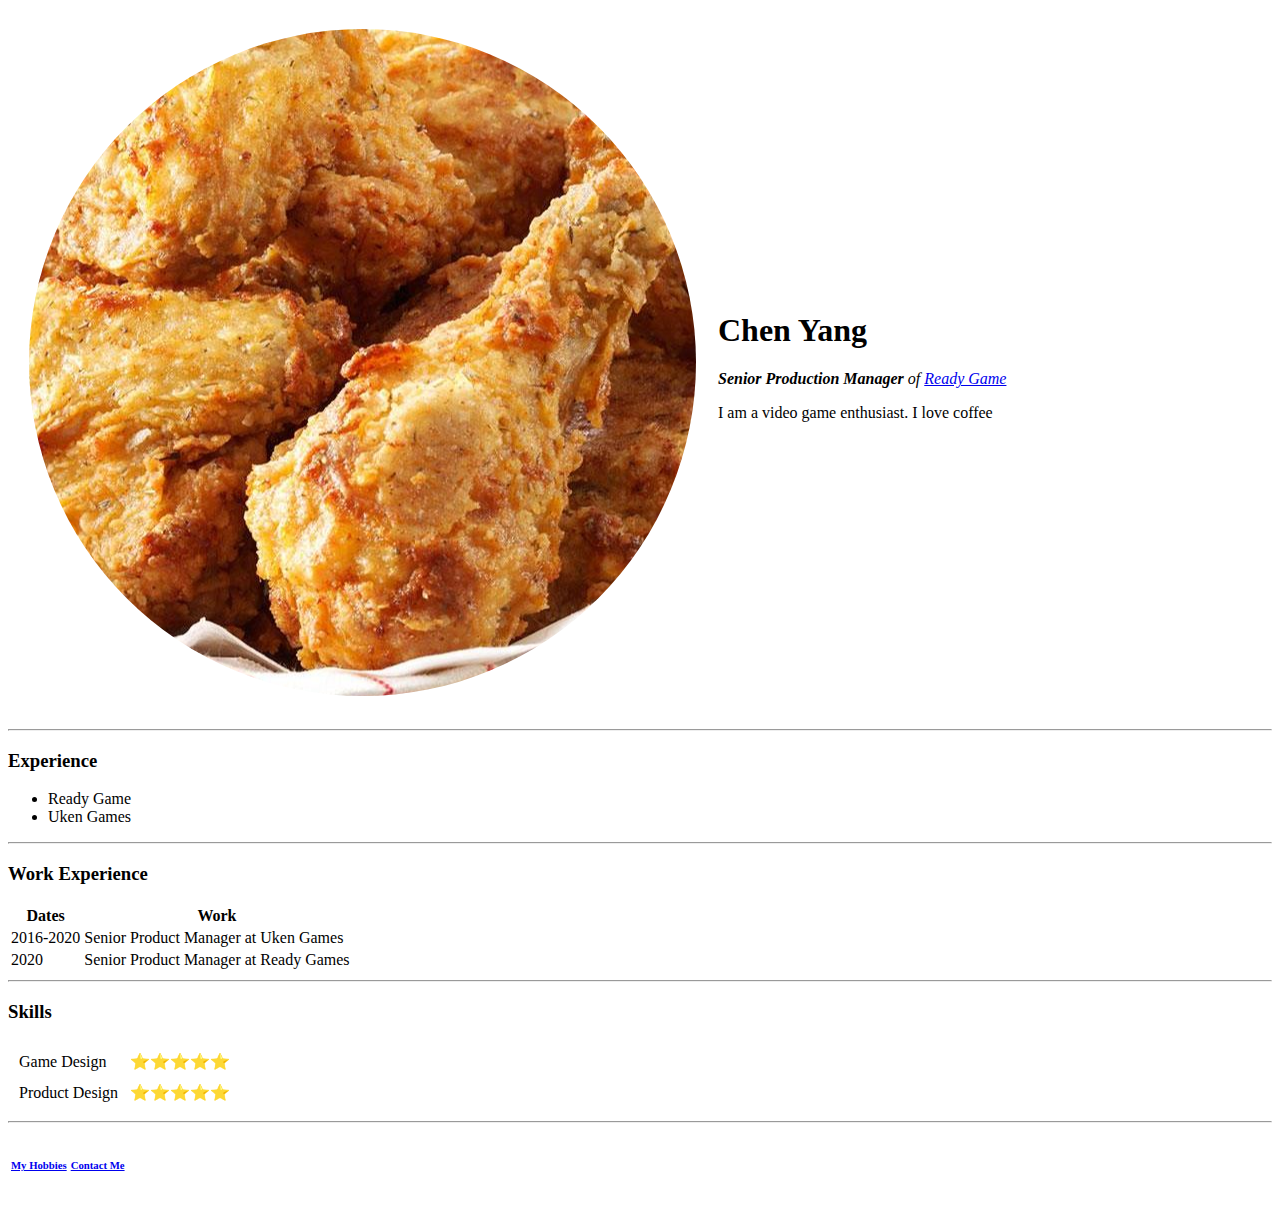
==== index.html @ c431eb1c "Add initial cv website files" ====
<!DOCTYPE html>
<html lang="en" dir="ltr">

<head>
  <meta charset="utf-8">
  <title>Chen's Personal Site</title>
</head>

<body>
  <table cellspacing = 20>
    <tr>
      <td><img src="index.png" alt="fried chicken"></td>
      <td>
        <h1>Chen Yang</h1>
        <p><em><strong>Senior Production Manager</strong> of <a href="https://www.thereadygames.com/">Ready Game </a></em></p>
        <p>I am a video game enthusiast. I love coffee</p>
      </td>
    </tr>
  </table>
  <hr>
  <h3>Experience</h3>
  <ul>
    <li>Ready Game</li>
    <li>Uken Games</li>
  </ul>
  <hr>
  <h3>Work Experience</h3>
  <table>
    <thead>
      <tr>
        <th>Dates</th>
        <th>Work</th>
      </tr>
    </thead>
    <tbody>
      <tr>
        <td>2016-2020</td>
        <td>Senior Product Manager at Uken Games</td>
      </tr>
      <tr>
        <td>2020</td>
        <td>Senior Product Manager at Ready Games</td>
      </tr>
    </tbody>
  </table>
  <hr>
  <h3>Skills</h3>
  <table cellspacing = "10">
    <tr>
      <td>Game Design</td>
      <td>⭐️⭐️⭐️⭐️⭐️</td>
    </tr>
    <tr>
      <td>Product Design</td>
      <td>⭐️⭐️⭐️⭐️⭐️</td>
    </tr>
  </table>
  <hr>
  <table>
    <tr>
      <td><h6><a href="Hobby.html">My Hobbies</a></h6></td>
      <td><h6><a href="contact-me.html">Contact Me</a> </h6></td>
    </tr>
  </table>
</body>

</html>
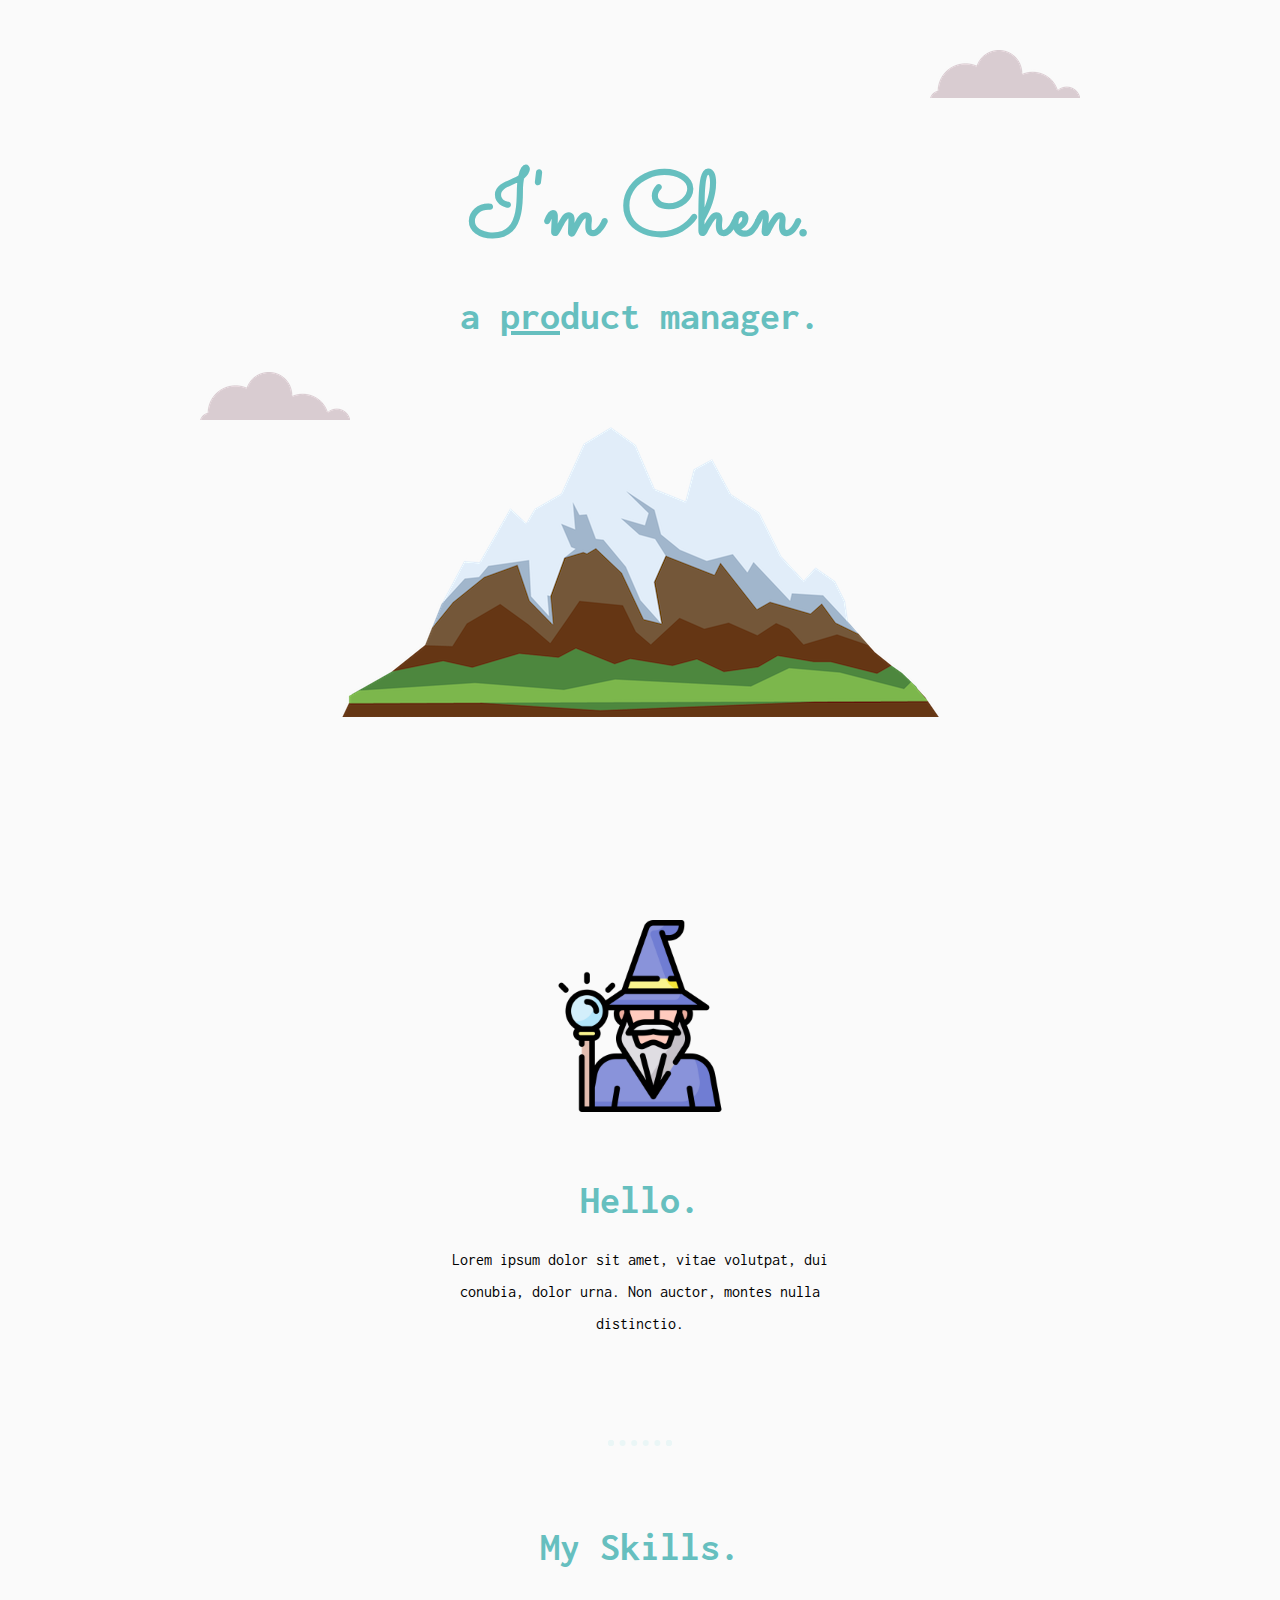
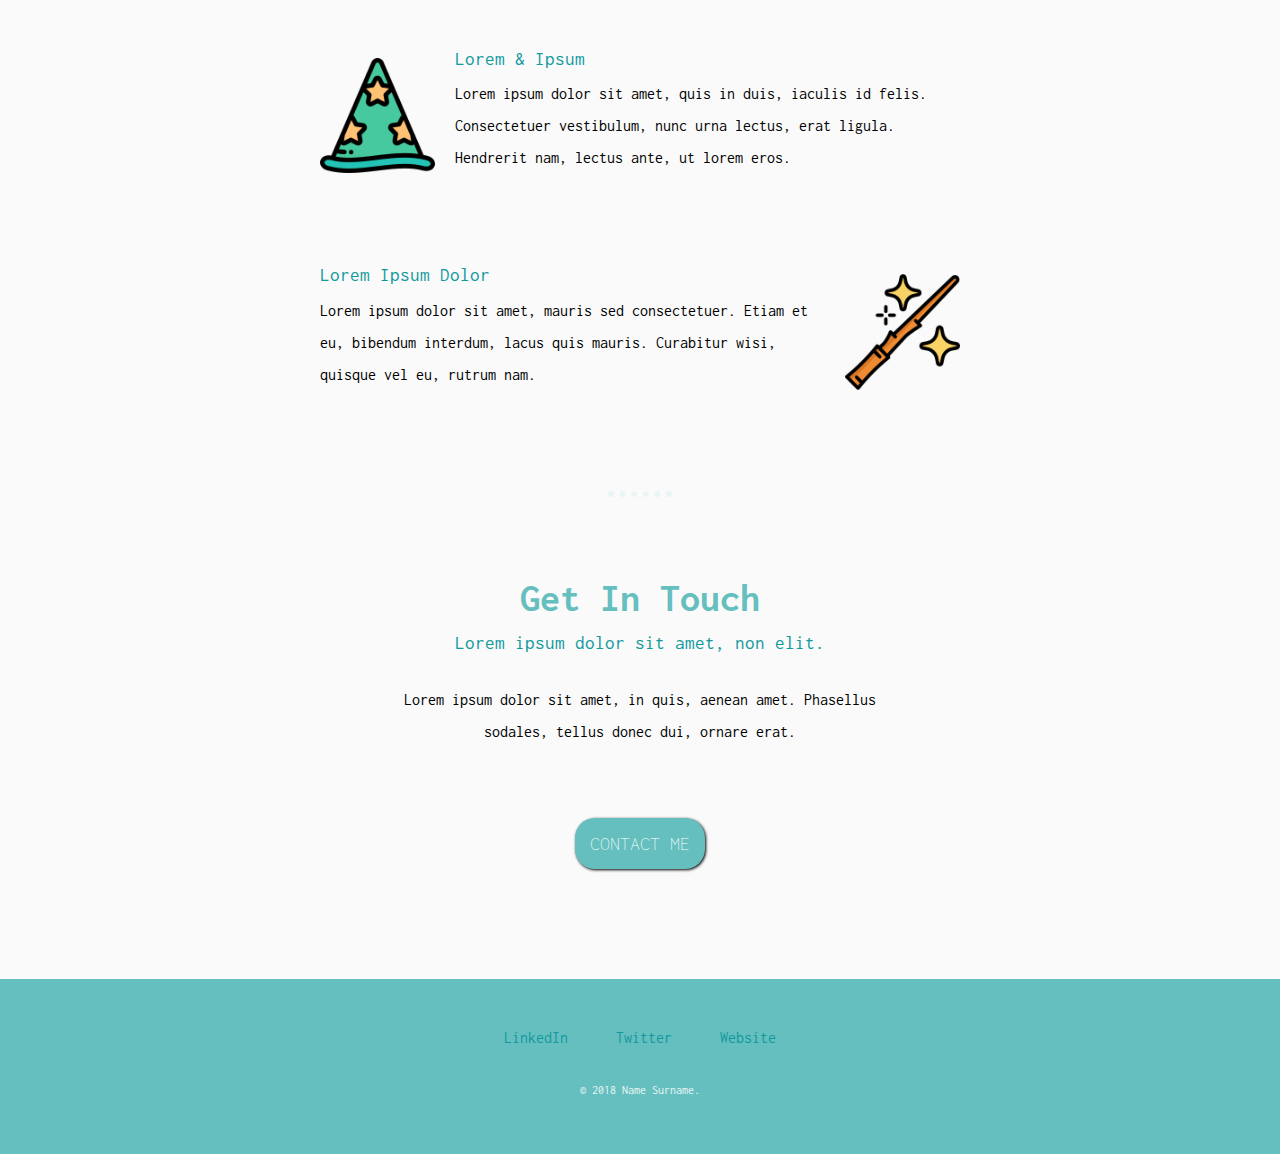
==== commit 7d28d77f: "New Version" ====
--- a/index.html
+++ b/index.html
@@ -3,65 +3,59 @@
 
 <head>
   <meta charset="utf-8">
-  <title>Chen's Personal Site</title>
+  <title>Chen's Hut</title>
+  <link rel="stylesheet" type="text/css" href="css/styles.css">
+  <link rel="icon" href="favicon.ico">
+  <link href="https://fonts.googleapis.com/css2?family=Inconsolata&family=Sacramento&display=swap" rel="stylesheet">
 </head>
 
 <body>
-  <table cellspacing = 20>
-    <tr>
-      <td><img src="index.png" alt="fried chicken"></td>
-      <td>
-        <h1>Chen Yang</h1>
-        <p><em><strong>Senior Production Manager</strong> of <a href="https://www.thereadygames.com/">Ready Game </a></em></p>
-        <p>I am a video game enthusiast. I love coffee</p>
-      </td>
-    </tr>
-  </table>
-  <hr>
-  <h3>Experience</h3>
-  <ul>
-    <li>Ready Game</li>
-    <li>Uken Games</li>
-  </ul>
-  <hr>
-  <h3>Work Experience</h3>
-  <table>
-    <thead>
-      <tr>
-        <th>Dates</th>
-        <th>Work</th>
-      </tr>
-    </thead>
-    <tbody>
-      <tr>
-        <td>2016-2020</td>
-        <td>Senior Product Manager at Uken Games</td>
-      </tr>
-      <tr>
-        <td>2020</td>
-        <td>Senior Product Manager at Ready Games</td>
-      </tr>
-    </tbody>
-  </table>
-  <hr>
-  <h3>Skills</h3>
-  <table cellspacing = "10">
-    <tr>
-      <td>Game Design</td>
-      <td>⭐️⭐️⭐️⭐️⭐️</td>
-    </tr>
-    <tr>
-      <td>Product Design</td>
-      <td>⭐️⭐️⭐️⭐️⭐️</td>
-    </tr>
-  </table>
-  <hr>
-  <table>
-    <tr>
-      <td><h6><a href="Hobby.html">My Hobbies</a></h6></td>
-      <td><h6><a href="contact-me.html">Contact Me</a> </h6></td>
-    </tr>
-  </table>
+  <div class="top-container">
+    <img class="top-cloud" src="images/cloud.png" alt="cloud-img">
+    <h1>I'm Chen.</h1>
+    <h2>a <span class="title1">pro</span>duct manager.</h2>
+    <img class="bottom-cloud" src="images/cloud.png" alt="cloud-img">
+    <img src="images/mountain.png" alt="mountain-img">
+  </div>
+
+  <div class="middle-container">
+    <div class="profile">
+      <img class="profile-pic" src="images/people.png" alt="people-img">
+      <h2>Hello.</h2>
+      <p class="intro">Lorem ipsum dolor sit amet, vitae volutpat, dui conubia, dolor urna. Non auctor, montes nulla distinctio.</p>
+    </div>
+    <hr>
+    <div class="skills">
+      <h2>My Skills.</h2>
+      <div class="skill-row">
+        <img class="skill-pic-1" src="images/hat.png" alt="hat-img">
+        <h3>Lorem & Ipsum</h3>
+        <p>Lorem ipsum dolor sit amet, quis in duis, iaculis id felis. Consectetuer vestibulum, nunc urna lectus, erat ligula. Hendrerit nam, lectus ante, ut lorem eros.</p>
+      </div>
+      <div class="skill-row">
+        <img class="skill-pic-2" src="images/wand.png" alt="wand-img">
+        <h3>Lorem Ipsum Dolor</h3>
+        <p>Lorem ipsum dolor sit amet, mauris sed consectetuer. Etiam et eu, bibendum interdum, lacus quis mauris. Curabitur wisi, quisque vel eu, rutrum nam.</p>
+      </div>
+    </div>
+    <hr>
+    <div class="contact-me">
+      <h2>Get In Touch</h2>
+      <h3>Lorem ipsum dolor sit amet, non elit.</h3>
+      <p class="contact-message">Lorem ipsum dolor sit amet, in quis, aenean amet. Phasellus sodales, tellus donec dui, ornare erat.</p>
+      <a class="BUTTON_MNT" href="mailto:name@email.com">CONTACT ME</a>
+    </div>
+  </div>
+
+
+  <div class="bottom-container">
+    <a class="footer-link" href="https://www.linkedin.com/">LinkedIn</a>
+    <a class="footer-link" href="https://twitter.com/">Twitter</a>
+    <a class="footer-link" href="https://www.appbrewery.co/">Website</a>
+    <p class="copyright">© 2018 Name Surname.</p>
+  </div>
+
+
 </body>
 
 </html>
--- a/css/styles.css
+++ b/css/styles.css
@@ -0,0 +1,156 @@
+body {
+  margin: 0;
+  text-align: center;
+  font-family: 'Inconsolata', monospace;
+  background-color: #fafafa;
+}
+
+h1 {
+  margin: 50px auto 0 auto;
+  text-align: center;
+  font-family: 'Sacramento', cursive;
+  font-size: 5.625rem;
+  color: #66BFBF;
+}
+
+h2 {
+  font-size: 2.5rem;
+  color: #66BFBF;
+  line-height: 2px;
+  padding-bottom: 10px;
+}
+
+h3 {
+  color: #11999E;
+  font-weight: normal;
+  line-height: 2px;
+}
+
+p {
+  line-height: 2;
+}
+
+a {
+  color: #11999E;
+  font-family: 'Inconsolata', monospace;
+  margin: 10px 20px;
+  text-decoration: none;
+}
+
+a:hover {
+  color: #EAF6F6;
+}
+
+hr {
+  border: dotted #EAF6F6 6px;
+  border-bottom: none;
+  width: 4%;
+  margin: 100px auto;
+}
+
+.title1 {
+  text-decoration: underline;
+}
+
+.top-cloud {
+  position: absolute;
+  right: 200px;
+  top: 50px;
+}
+
+.bottom-cloud {
+  position: absolute;
+  left: 200px;
+  bottom: 300px;
+}
+
+.top-container {
+  position: relative;
+  padding-top: 100px;
+}
+
+.middle-container {
+  margin: 100px 0;
+}
+
+.bottom-container {
+  background-color: #66BFBF;
+  padding: 50px 0 20px;
+}
+
+.copyright {
+  color: #EAF6F6;
+  font-size: 0.75rem;
+  padding: 20px 0;
+}
+
+.intro {
+  width: 30%;
+  margin: auto;
+}
+
+.contact-message {
+  width: 40%;
+  margin: 40px auto 60px;
+}
+
+.profile-pic {
+  height: 15%;
+  width: 15%;
+  margin: 100px auto 50px auto;
+}
+
+.skill-pic-1 {
+  height: 18%;
+  width: 18%;
+  float: left;
+  margin-right: 20px;
+}
+
+.skill-pic-2 {
+  height: 18%;
+  width: 18%;
+  float: right;
+  margin-left: 30px;
+}
+
+.skill-row {
+  width: 50%;
+  margin: 100px auto 100px auto;
+  text-align: left;
+  line-height: 2;
+}
+
+.BUTTON_MNT {
+  -webkit-border-radius: 20px;
+  -moz-border-radius: 20px;
+  border-radius: 20px;
+  color: white;
+  font-family: 'Inconsolata', monospace;
+  font-size: 20px;
+  font-weight: 100;
+  padding: 15px;
+  background-color: #66BFBF;
+  box-shadow: 1px 1px 3px 0px #000000;
+  -webkit-box-shadow: 1px 1px 3px 0px #000000;
+  -moz-box-shadow: 1px 1px 3px 0px #000000;
+  border: solid #337FED 0px;
+  text-decoration: none;
+  display: inline-block;
+  cursor: pointer;
+  text-align: center;
+}
+
+.BUTTON_MNT:hover {
+  border: solid #337FED 1px;
+  background: #1E62D0;
+  background-image: -webkit-linear-gradient(top, #1E62D0, #3D94F6);
+  background-image: -moz-linear-gradient(top, #1E62D0, #3D94F6);
+  background-image: -ms-linear-gradient(top, #1E62D0, #3D94F6);
+  background-image: -o-linear-gradient(top, #1E62D0, #3D94F6);
+  background-image: linear-gradient(to bottom, #1E62D0, #3D94F6);
+  -webkit-border-radius: 20px;
+  -moz-border-radius: 20px;
+  border-radius: 20px;
+  text-decoration: none;
+}
